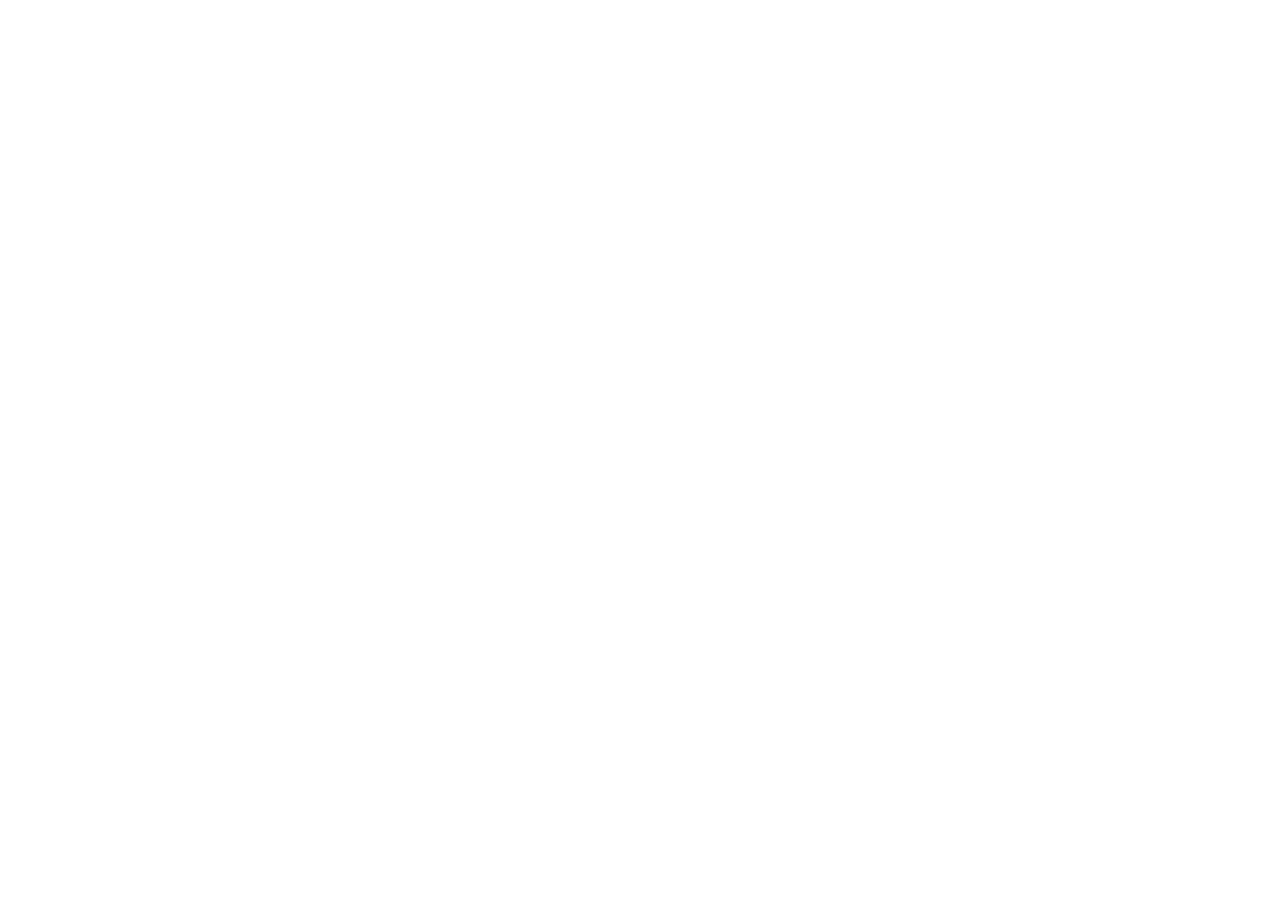
==== index.html @ f53dddda "Initial commit" ====
<!DOCTYPE html>
<html lang="en">
<head>
  <meta charset="UTF-8">
  <meta http-equiv="X-UA-Compatible" content="IE=edge">
  <meta name="viewport" content="width=device-width, initial-scale=1.0">
  <title>Lesson</title>
  <link rel="stylesheet" href="css/flexboxgrid.min.css">
  <link rel="stylesheet" href="css/main.min.css">
</head>
<body>

  <script src="js/main.js"></script>
</body>
</html>
---- css/flexboxgrid.min.css ----
.container-fluid{margin-right:auto;margin-left:auto;padding-right:2rem;padding-left:2rem}.row{box-sizing:border-box;display:-ms-flexbox;display:-webkit-box;display:flex;-ms-flex:0 1 auto;-webkit-box-flex:0;flex:0 1 auto;-ms-flex-direction:row;-webkit-box-orient:horizontal;-webkit-box-direction:normal;flex-direction:row;-ms-flex-wrap:wrap;flex-wrap:wrap;margin-right:-1rem;margin-left:-1rem}.row.reverse{-ms-flex-direction:row-reverse;-webkit-box-orient:horizontal;-webkit-box-direction:reverse;flex-direction:row-reverse}.col.reverse{-ms-flex-direction:column-reverse;-webkit-box-orient:vertical;-webkit-box-direction:reverse;flex-direction:column-reverse}.col-xs,.col-xs-1,.col-xs-10,.col-xs-11,.col-xs-12,.col-xs-2,.col-xs-3,.col-xs-4,.col-xs-5,.col-xs-6,.col-xs-7,.col-xs-8,.col-xs-9{box-sizing:border-box;-ms-flex:0 0 auto;-webkit-box-flex:0;flex:0 0 auto;padding-right:1rem;padding-left:1rem}.col-xs{-webkit-flex-grow:1;-ms-flex-positive:1;-webkit-box-flex:1;flex-grow:1;-ms-flex-preferred-size:0;flex-basis:0;max-width:100%}.col-xs-1{-ms-flex-preferred-size:8.333%;flex-basis:8.333%;max-width:8.333%}.col-xs-2{-ms-flex-preferred-size:16.667%;flex-basis:16.667%;max-width:16.667%}.col-xs-3{-ms-flex-preferred-size:25%;flex-basis:25%;max-width:25%}.col-xs-4{-ms-flex-preferred-size:33.333%;flex-basis:33.333%;max-width:33.333%}.col-xs-5{-ms-flex-preferred-size:41.667%;flex-basis:41.667%;max-width:41.667%}.col-xs-6{-ms-flex-preferred-size:50%;flex-basis:50%;max-width:50%}.col-xs-7{-ms-flex-preferred-size:58.333%;flex-basis:58.333%;max-width:58.333%}.col-xs-8{-ms-flex-preferred-size:66.667%;flex-basis:66.667%;max-width:66.667%}.col-xs-9{-ms-flex-preferred-size:75%;flex-basis:75%;max-width:75%}.col-xs-10{-ms-flex-preferred-size:83.333%;flex-basis:83.333%;max-width:83.333%}.col-xs-11{-ms-flex-preferred-size:91.667%;flex-basis:91.667%;max-width:91.667%}.col-xs-12{-ms-flex-preferred-size:100%;flex-basis:100%;max-width:100%}.col-xs-offset-1{margin-left:8.333%}.col-xs-offset-2{margin-left:16.667%}.col-xs-offset-3{margin-left:25%}.col-xs-offset-4{margin-left:33.333%}.col-xs-offset-5{margin-left:41.667%}.col-xs-offset-6{margin-left:50%}.col-xs-offset-7{margin-left:58.333%}.col-xs-offset-8{margin-left:66.667%}.col-xs-offset-9{margin-left:75%}.col-xs-offset-10{margin-left:83.333%}.col-xs-offset-11{margin-left:91.667%}.start-xs{-ms-flex-pack:start;-webkit-box-pack:start;justify-content:flex-start;text-align:start}.center-xs{-ms-flex-pack:center;-webkit-box-pack:center;justify-content:center;text-align:center}.end-xs{-ms-flex-pack:end;-webkit-box-pack:end;justify-content:flex-end;text-align:end}.top-xs{-ms-flex-align:start;-webkit-box-align:start;align-items:flex-start}.middle-xs{-ms-flex-align:center;-webkit-box-align:center;align-items:center}.bottom-xs{-ms-flex-align:end;-webkit-box-align:end;align-items:flex-end}.around-xs{-ms-flex-pack:distribute;justify-content:space-around}.between-xs{-ms-flex-pack:justify;-webkit-box-pack:justify;justify-content:space-between}.first-xs{-ms-flex-order:-1;-webkit-box-ordinal-group:0;order:-1}.last-xs{-ms-flex-order:1;-webkit-box-ordinal-group:2;order:1}@media only screen and (min-width:48em){.container{width:46rem}.col-sm,.col-sm-1,.col-sm-10,.col-sm-11,.col-sm-12,.col-sm-2,.col-sm-3,.col-sm-4,.col-sm-5,.col-sm-6,.col-sm-7,.col-sm-8,.col-sm-9{box-sizing:border-box;-ms-flex:0 0 auto;-webkit-box-flex:0;flex:0 0 auto;padding-right:1rem;padding-left:1rem}.col-sm{-webkit-flex-grow:1;-ms-flex-positive:1;-webkit-box-flex:1;flex-grow:1;-ms-flex-preferred-size:0;flex-basis:0;max-width:100%}.col-sm-1{-ms-flex-preferred-size:8.333%;flex-basis:8.333%;max-width:8.333%}.col-sm-2{-ms-flex-preferred-size:16.667%;flex-basis:16.667%;max-width:16.667%}.col-sm-3{-ms-flex-preferred-size:25%;flex-basis:25%;max-width:25%}.col-sm-4{-ms-flex-preferred-size:33.333%;flex-basis:33.333%;max-width:33.333%}.col-sm-5{-ms-flex-preferred-size:41.667%;flex-basis:41.667%;max-width:41.667%}.col-sm-6{-ms-flex-preferred-size:50%;flex-basis:50%;max-width:50%}.col-sm-7{-ms-flex-preferred-size:58.333%;flex-basis:58.333%;max-width:58.333%}.col-sm-8{-ms-flex-preferred-size:66.667%;flex-basis:66.667%;max-width:66.667%}.col-sm-9{-ms-flex-preferred-size:75%;flex-basis:75%;max-width:75%}.col-sm-10{-ms-flex-preferred-size:83.333%;flex-basis:83.333%;max-width:83.333%}.col-sm-11{-ms-flex-preferred-size:91.667%;flex-basis:91.667%;max-width:91.667%}.col-sm-12{-ms-flex-preferred-size:100%;flex-basis:100%;max-width:100%}.col-sm-offset-1{margin-left:8.333%}.col-sm-offset-2{margin-left:16.667%}.col-sm-offset-3{margin-left:25%}.col-sm-offset-4{margin-left:33.333%}.col-sm-offset-5{margin-left:41.667%}.col-sm-offset-6{margin-left:50%}.col-sm-offset-7{margin-left:58.333%}.col-sm-offset-8{margin-left:66.667%}.col-sm-offset-9{margin-left:75%}.col-sm-offset-10{margin-left:83.333%}.col-sm-offset-11{margin-left:91.667%}.start-sm{-ms-flex-pack:start;-webkit-box-pack:start;justify-content:flex-start;text-align:start}.center-sm{-ms-flex-pack:center;-webkit-box-pack:center;justify-content:center;text-align:center}.end-sm{-ms-flex-pack:end;-webkit-box-pack:end;justify-content:flex-end;text-align:end}.top-sm{-ms-flex-align:start;-webkit-box-align:start;align-items:flex-start}.middle-sm{-ms-flex-align:center;-webkit-box-align:center;align-items:center}.bottom-sm{-ms-flex-align:end;-webkit-box-align:end;align-items:flex-end}.around-sm{-ms-flex-pack:distribute;justify-content:space-around}.between-sm{-ms-flex-pack:justify;-webkit-box-pack:justify;justify-content:space-between}.first-sm{-ms-flex-order:-1;-webkit-box-ordinal-group:0;order:-1}.last-sm{-ms-flex-order:1;-webkit-box-ordinal-group:2;order:1}}@media only screen and (min-width:62em){.container{width:61rem}.col-md,.col-md-1,.col-md-10,.col-md-11,.col-md-12,.col-md-2,.col-md-3,.col-md-4,.col-md-5,.col-md-6,.col-md-7,.col-md-8,.col-md-9{box-sizing:border-box;-ms-flex:0 0 auto;-webkit-box-flex:0;flex:0 0 auto;padding-right:1rem;padding-left:1rem}.col-md{-webkit-flex-grow:1;-ms-flex-positive:1;-webkit-box-flex:1;flex-grow:1;-ms-flex-preferred-size:0;flex-basis:0;max-width:100%}.col-md-1{-ms-flex-preferred-size:8.333%;flex-basis:8.333%;max-width:8.333%}.col-md-2{-ms-flex-preferred-size:16.667%;flex-basis:16.667%;max-width:16.667%}.col-md-3{-ms-flex-preferred-size:25%;flex-basis:25%;max-width:25%}.col-md-4{-ms-flex-preferred-size:33.333%;flex-basis:33.333%;max-width:33.333%}.col-md-5{-ms-flex-preferred-size:41.667%;flex-basis:41.667%;max-width:41.667%}.col-md-6{-ms-flex-preferred-size:50%;flex-basis:50%;max-width:50%}.col-md-7{-ms-flex-preferred-size:58.333%;flex-basis:58.333%;max-width:58.333%}.col-md-8{-ms-flex-preferred-size:66.667%;flex-basis:66.667%;max-width:66.667%}.col-md-9{-ms-flex-preferred-size:75%;flex-basis:75%;max-width:75%}.col-md-10{-ms-flex-preferred-size:83.333%;flex-basis:83.333%;max-width:83.333%}.col-md-11{-ms-flex-preferred-size:91.667%;flex-basis:91.667%;max-width:91.667%}.col-md-12{-ms-flex-preferred-size:100%;flex-basis:100%;max-width:100%}.col-md-offset-1{margin-left:8.333%}.col-md-offset-2{margin-left:16.667%}.col-md-offset-3{margin-left:25%}.col-md-offset-4{margin-left:33.333%}.col-md-offset-5{margin-left:41.667%}.col-md-offset-6{margin-left:50%}.col-md-offset-7{margin-left:58.333%}.col-md-offset-8{margin-left:66.667%}.col-md-offset-9{margin-left:75%}.col-md-offset-10{margin-left:83.333%}.col-md-offset-11{margin-left:91.667%}.start-md{-ms-flex-pack:start;-webkit-box-pack:start;justify-content:flex-start;text-align:start}.center-md{-ms-flex-pack:center;-webkit-box-pack:center;justify-content:center;text-align:center}.end-md{-ms-flex-pack:end;-webkit-box-pack:end;justify-content:flex-end;text-align:end}.top-md{-ms-flex-align:start;-webkit-box-align:start;align-items:flex-start}.middle-md{-ms-flex-align:center;-webkit-box-align:center;align-items:center}.bottom-md{-ms-flex-align:end;-webkit-box-align:end;align-items:flex-end}.around-md{-ms-flex-pack:distribute;justify-content:space-around}.between-md{-ms-flex-pack:justify;-webkit-box-pack:justify;justify-content:space-between}.first-md{-ms-flex-order:-1;-webkit-box-ordinal-group:0;order:-1}.last-md{-ms-flex-order:1;-webkit-box-ordinal-group:2;order:1}}@media only screen and (min-width:75em){.container{width:71rem}.col-lg,.col-lg-1,.col-lg-10,.col-lg-11,.col-lg-12,.col-lg-2,.col-lg-3,.col-lg-4,.col-lg-5,.col-lg-6,.col-lg-7,.col-lg-8,.col-lg-9{box-sizing:border-box;-ms-flex:0 0 auto;-webkit-box-flex:0;flex:0 0 auto;padding-right:1rem;padding-left:1rem}.col-lg{-webkit-flex-grow:1;-ms-flex-positive:1;-webkit-box-flex:1;flex-grow:1;-ms-flex-preferred-size:0;flex-basis:0;max-width:100%}.col-lg-1{-ms-flex-preferred-size:8.333%;flex-basis:8.333%;max-width:8.333%}.col-lg-2{-ms-flex-preferred-size:16.667%;flex-basis:16.667%;max-width:16.667%}.col-lg-3{-ms-flex-preferred-size:25%;flex-basis:25%;max-width:25%}.col-lg-4{-ms-flex-preferred-size:33.333%;flex-basis:33.333%;max-width:33.333%}.col-lg-5{-ms-flex-preferred-size:41.667%;flex-basis:41.667%;max-width:41.667%}.col-lg-6{-ms-flex-preferred-size:50%;flex-basis:50%;max-width:50%}.col-lg-7{-ms-flex-preferred-size:58.333%;flex-basis:58.333%;max-width:58.333%}.col-lg-8{-ms-flex-preferred-size:66.667%;flex-basis:66.667%;max-width:66.667%}.col-lg-9{-ms-flex-preferred-size:75%;flex-basis:75%;max-width:75%}.col-lg-10{-ms-flex-preferred-size:83.333%;flex-basis:83.333%;max-width:83.333%}.col-lg-11{-ms-flex-preferred-size:91.667%;flex-basis:91.667%;max-width:91.667%}.col-lg-12{-ms-flex-preferred-size:100%;flex-basis:100%;max-width:100%}.col-lg-offset-1{margin-left:8.333%}.col-lg-offset-2{margin-left:16.667%}.col-lg-offset-3{margin-left:25%}.col-lg-offset-4{margin-left:33.333%}.col-lg-offset-5{margin-left:41.667%}.col-lg-offset-6{margin-left:50%}.col-lg-offset-7{margin-left:58.333%}.col-lg-offset-8{margin-left:66.667%}.col-lg-offset-9{margin-left:75%}.col-lg-offset-10{margin-left:83.333%}.col-lg-offset-11{margin-left:91.667%}.start-lg{-ms-flex-pack:start;-webkit-box-pack:start;justify-content:flex-start;text-align:start}.center-lg{-ms-flex-pack:center;-webkit-box-pack:center;justify-content:center;text-align:center}.end-lg{-ms-flex-pack:end;-webkit-box-pack:end;justify-content:flex-end;text-align:end}.top-lg{-ms-flex-align:start;-webkit-box-align:start;align-items:flex-start}.middle-lg{-ms-flex-align:center;-webkit-box-align:center;align-items:center}.bottom-lg{-ms-flex-align:end;-webkit-box-align:end;align-items:flex-end}.around-lg{-ms-flex-pack:distribute;justify-content:space-around}.between-lg{-ms-flex-pack:justify;-webkit-box-pack:justify;justify-content:space-between}.first-lg{-ms-flex-order:-1;-webkit-box-ordinal-group:0;order:-1}.last-lg{-ms-flex-order:1;-webkit-box-ordinal-group:2;order:1}}
---- css/main.min.css ----
/*! normalize.css v8.0.1 | MIT License | github.com/necolas/normalize.css */html{line-height:1.15;-webkit-text-size-adjust:100%}body{margin:0}main{display:block}h1{font-size:2em;margin:0.67em 0}hr{-webkit-box-sizing:content-box;box-sizing:content-box;height:0;overflow:visible}pre{font-family:monospace, monospace;font-size:1em}a{background-color:transparent}abbr[title]{border-bottom:none;text-decoration:underline;-webkit-text-decoration:underline dotted;text-decoration:underline dotted}b,strong{font-weight:bolder}code,kbd,samp{font-family:monospace, monospace;font-size:1em}small{font-size:80%}sub,sup{font-size:75%;line-height:0;position:relative;vertical-align:baseline}sub{bottom:-0.25em}sup{top:-0.5em}img{border-style:none}button,input,optgroup,select,textarea{font-family:inherit;font-size:100%;line-height:1.15;margin:0}button,input{overflow:visible}button,select{text-transform:none}button,[type="button"],[type="reset"],[type="submit"]{-webkit-appearance:button}button::-moz-focus-inner,[type="button"]::-moz-focus-inner,[type="reset"]::-moz-focus-inner,[type="submit"]::-moz-focus-inner{border-style:none;padding:0}button:-moz-focusring,[type="button"]:-moz-focusring,[type="reset"]:-moz-focusring,[type="submit"]:-moz-focusring{outline:1px dotted ButtonText}fieldset{padding:0.35em 0.75em 0.625em}legend{-webkit-box-sizing:border-box;box-sizing:border-box;color:inherit;display:table;max-width:100%;padding:0;white-space:normal}progress{vertical-align:baseline}textarea{overflow:auto}[type="checkbox"],[type="radio"]{-webkit-box-sizing:border-box;box-sizing:border-box;padding:0}[type="number"]::-webkit-inner-spin-button,[type="number"]::-webkit-outer-spin-button{height:auto}[type="search"]{-webkit-appearance:textfield;outline-offset:-2px}[type="search"]::-webkit-search-decoration{-webkit-appearance:none}::-webkit-file-upload-button{-webkit-appearance:button;font:inherit}details{display:block}summary{display:list-item}template{display:none}[hidden]{display:none}html{-webkit-box-sizing:border-box;box-sizing:border-box;height:100%;scroll-behavior:smooth}*,*::before,*::after{-webkit-box-sizing:inherit;box-sizing:inherit}body{display:-webkit-box;display:-ms-flexbox;display:flex;-webkit-box-orient:vertical;-webkit-box-direction:normal;-ms-flex-direction:column;flex-direction:column;height:100%;padding:0;margin:0;overflow-x:hidden;font-family:"Arial", sans-serif;background-color:#fff}img{max-width:100%;height:auto}.visually-hidden{position:absolute;width:1px;height:1px;margin:-1px;border:0;padding:0;clip:rect(0 0 0 0);overflow:hidden}.container{width:100%;max-width:1200px;padding-left:30px;padding-right:30px;margin-left:auto;margin-right:auto}
/*# sourceMappingURL=main.min.css.map */
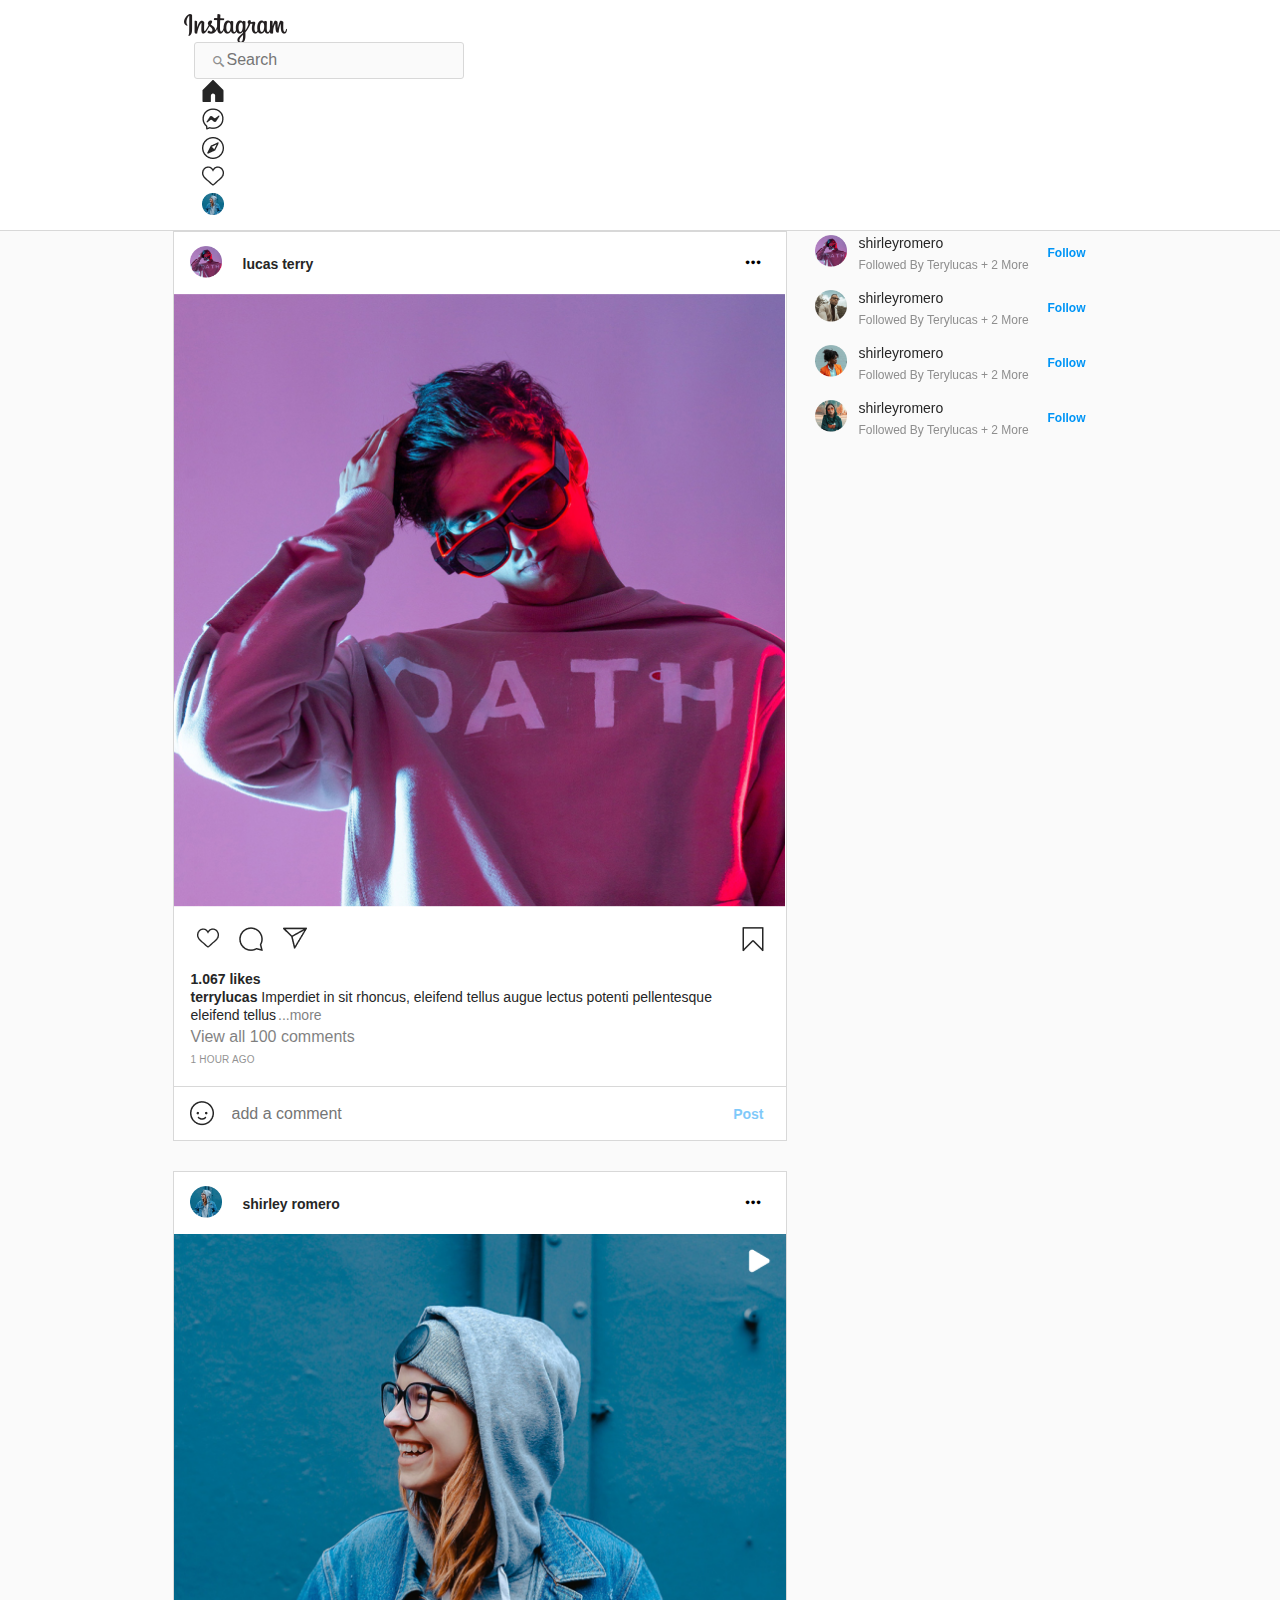
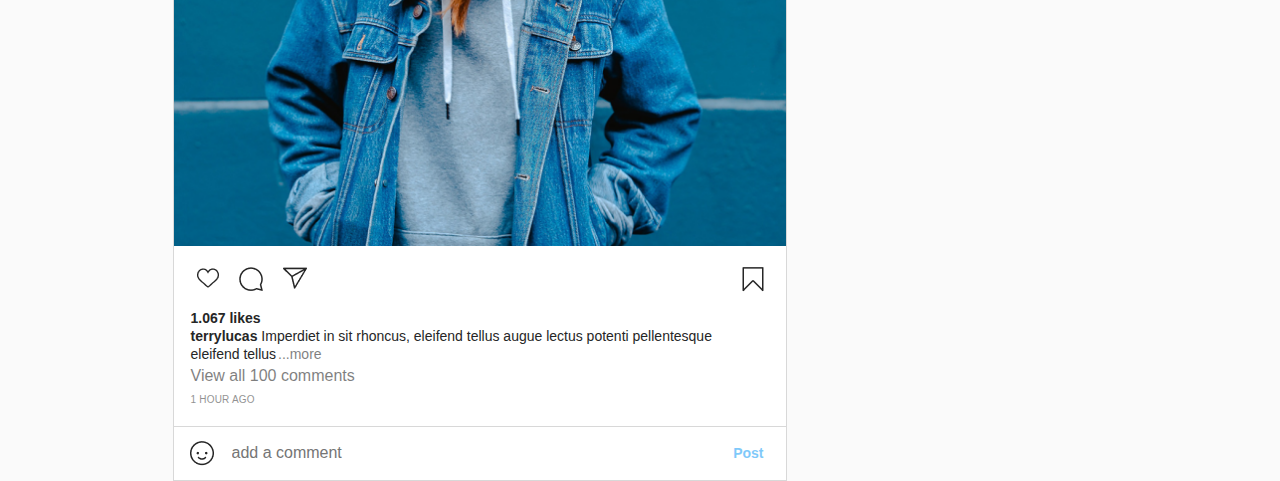
==== commit 2e848d54: "initial commit" ====
--- a/index.html
+++ b/index.html
@@ -4,12 +4,257 @@
   <meta charset="UTF-8">
   <meta http-equiv="X-UA-Compatible" content="IE=edge">
   <meta name="viewport" content="width=device-width, initial-scale=1.0">
-  <title>Lesson</title>
-  <link rel="stylesheet" href="css/flexboxgrid.min.css">
+
+  <!-- icons -->
+  <link href='https://unpkg.com/boxicons@2.1.1/css/boxicons.min.css' rel='stylesheet'>
+
+  <!-- links -->
+  <link rel="stylesheet" href="https://cdnjs.cloudflare.com/ajax/libs/twitter-bootstrap/4.6.1/css/bootstrap-grid.min.css">
   <link rel="stylesheet" href="css/main.min.css">
+
+  <title>Instagram</title>
 </head>
 <body>
 
+  <header class="header">
+    <div class="header__wrapper wrapper">
+      <div class="header__inner row align-items-center justify-content-center">
+        <a href="#" class="header__logo-wrap col">
+          <img src="img/Logo.png" alt="logo" class="header__logo">
+        </a>
+        <div class="header__search-wrap col">
+          <i class='bx bx-search-alt-2'></i>
+          <input type="search" class="header__search" aria-label="search" placeholder="Search">
+        </div>
+        <nav class="header__nav nav col">
+          <ul class="nav__list row justify-content-end">
+            <li class="nav__item nav__item--active"><button><img src="img/home.png" alt="icon"></button></li>
+            <li class="nav__item"><button><img src="img/direct.png" alt="icon"></button></li>
+            <li class="nav__item"><button><img src="img/explore.png" alt="icon"></button></li>
+            <li class="nav__item"><button><img src="img/like.png" alt="icon"></button></li>
+            <li class="nav__item"><button><img src="img/profile.png" alt="icon"></button></li>
+          </ul>
+        </nav>
+      </div>
+    </div>
+  </header>
+  
+  
+  <main>
+    <div class="wrapper">
+      <aside class="side">
+        <div class="side__profile profile">
+          <a href="#" class="profile__image-wrap">
+            <img class="profile__pic" src="img/Profile-Pic-0.png" alt="profile picture">
+          </a>
+          <div class="profile__desc">
+            <a href="#" class="profile__username">shirleyromero</a>
+            <p class="profile__name">Shirley Romero</p>
+          </div>
+          <button class="profile__btn">Switch</button>
+        </div>
+        <div class="side__recommendation recommended">
+          <div class="recommended__desc">
+            <p class="recommended__text">Suggestions For You</p>
+            <button class="recommended__btn">See All</button>
+          </div>
+          <ul class="recommended__list">
+            <li class="recommended__item profile">
+                <a href="#" class="profile__image-wrap">
+                  <img class="profile__pic recommended__profile-pic" src="img/Profile-Pic-1.png" alt="profile picture">
+                </a>
+                <div class="profile__desc">
+                  <a href="#" class="profile__username">shirleyromero</a>
+                  <p class="profile__name">Followed by terylucas + 2 more</p>
+                </div>
+                <button class="profile__btn">Follow</button>
+            </li>
+            <li class="recommended__item profile">
+              <a href="#" class="profile__image-wrap">
+                <img class="profile__pic recommended__profile-pic" src="img/Profile-Pic-2.png" alt="profile picture">
+              </a>
+              <div class="profile__desc">
+                <a href="#" class="profile__username">shirleyromero</a>
+                <p class="profile__name">Followed by terylucas + 2 more</p>
+              </div>
+              <button class="profile__btn">Follow</button>
+            </li>
+            <li class="recommended__item profile">
+              <a href="#" class="profile__image-wrap">
+                <img class="profile__pic recommended__profile-pic" src="img/Profile-Pic-3.png" alt="profile picture">
+              </a>
+              <div class="profile__desc">
+                <a href="#" class="profile__username">shirleyromero</a>
+                <p class="profile__name">Followed by terylucas + 2 more</p>
+              </div>
+              <button class="profile__btn">Follow</button>
+            </li>
+            <li class="recommended__item profile">
+              <a href="#" class="profile__image-wrap">
+                <img class="profile__pic recommended__profile-pic" src="img/Profile-Pic-4.png" alt="profile picture">
+              </a>
+              <div class="profile__desc">
+                <a href="#" class="profile__username">shirleyromero</a>
+                <p class="profile__name">Followed by terylucas + 2 more</p>
+              </div>
+              <button class="profile__btn">Follow</button>
+            </li>
+          </ul>
+        </div>
+      </aside>
+
+      <div class="main__body">
+        <section class="users">
+          <div class="users__wrap">
+            <ul class="users__list">
+              <li class="users__item">
+                <a class="users__link" href="#">
+                  <div class="users__image-wrap">
+                    <img src="img/Profile-Pic-0.png" alt="user" class="user__img">
+                  </div>
+                  <p class="users__name">Your Story</p>
+                </a>
+              </li>
+              <li class="users__item">
+                <a class="users__link" href="#">
+                  <div class="users__image-wrap">
+                    <img src="img/Profile-Pic-1.png" alt="user" class="user__img">
+                  </div>
+                  <p class="users__name">terrylucas</p>
+                </a>
+              </li>
+              <li class="users__item">
+                <a class="users__link" href="#">
+                  <div class="users__image-wrap">
+                    <img src="img/Profile-Pic-2.png" alt="user" class="user__img">
+                  </div>
+                  <p class="users__name">LauraMatt</p>
+                </a>
+              </li>
+              <li class="users__item">
+                <a class="users__link" href="#">
+                  <div class="users__image-wrap">
+                    <img src="img/Profile-Pic-3.png" alt="user" class="user__img">
+                  </div>
+                  <p class="users__name">harryprescott</p>
+                </a>
+              </li>
+              <li class="users__item">
+                <a class="users__link" href="#">
+                  <div class="users__image-wrap">
+                    <img src="img/Profile-Pic-4.png" alt="user" class="user__img">
+                  </div>
+                  <p class="users__name">ednamanz</p>
+                </a>
+              </li>
+              <li class="users__item">
+                <a class="users__link" href="#">
+                  <div class="users__image-wrap">
+                    <img src="img/Profile-Pic-5.png" alt="user" class="user__img">
+                  </div>
+                  <p class="users__name">christinaste</p>
+                </a>
+              </li>
+              <li class="users__item">
+                <a class="users__link" href="#">
+                  <div class="users__image-wrap">
+                    <img src="img/Profile-Pic-6.png" alt="user" class="user__img">
+                  </div>
+                  <p class="users__name">johnschmit</p>
+                </a>
+              </li>
+              <li class="users__item">
+                <a class="users__link" href="#">
+                  <div class="users__image-wrap">
+                    <img src="img/user.png" alt="user" class="user__img">
+                  </div>
+                  <p class="users__name">Your Story</p>
+                </a>
+              </li>
+            </ul>
+          </div>
+        </section>
+  
+        <section class="posts">
+          <div class="posts__wrap">
+            <div class="posts__post post">
+              <div class="post__top top">
+                <a class="top__link" href="#">
+                  <div class="top__image-wrap">
+                    <img src="img/Profile-Pic-1.png" alt="user" class="top__img">
+                  </div>
+                  <p class="top__name">Lucas Terry</p>
+                </a>
+                <button class="top__btn"><i class='bx bx-dots-horizontal-rounded'></i></button>
+              </div>
+              <img class="post__image" src="img/post-image.jpg" alt="image">
+              <div class="post__bottom bottom">
+                <ul class="bottom__icons">
+                  <li class="bottom__icon"><button><img src="img/like.png" alt="icon"></button></li>
+                  <li class="bottom__icon"><button><img src="img/comment.png" alt="icon"></button></li>
+                  <li class="bottom__icon"><button><img src="img/share.png" alt="icon"></button></li>
+                  <li class="bottom__icon"><button><img src="img/mark.png" alt="icon"></button></li>
+                </ul>
+                <p class="bottom__likes"><span class="bottom__like-count">1.067</span> likes</p>
+                <p class="bottom__desc">
+                  <span class="bottom__user-name">terrylucas</span> 
+                  Imperdiet in sit rhoncus, eleifend tellus augue lectus potenti pellentesque eleifend tellus
+                  <button class="bottom__btn btn-more">...more</button>
+                </p>
+                <button class="bottom__comments">View all 100 comments</button>
+                <p class="bottom__post-time">1 hour ago</p>
+              </div>
+              <div class="post__comment comment">
+                <img src="img/Emoji.png" alt="icon" class="comment__img">
+                <input class="comment__input" type="text" placeholder="add a comment">
+                <button class="comment__post btn-post">post</button>
+              </div>
+            </div>
+            <div class="posts__post post">
+              <div class="post__top top">
+                <a class="top__link" href="#">
+                  <div class="top__image-wrap">
+                    <img src="img/Profile-Pic-0.png" alt="user" class="top__img">
+                  </div>
+                  <p class="top__name">Shirley Romero</p>
+                </a>
+                <button class="top__btn"><i class='bx bx-dots-horizontal-rounded'></i></button>
+              </div>
+              <img class="post__image" src="img/post-image1.png" alt="image">
+              <div class="post__bottom bottom">
+                <ul class="bottom__icons">
+                  <li class="bottom__icon"><button><img src="img/like.png" alt="icon"></button></li>
+                  <li class="bottom__icon"><button><img src="img/comment.png" alt="icon"></button></li>
+                  <li class="bottom__icon"><button><img src="img/share.png" alt="icon"></button></li>
+                  <li class="bottom__icon"><button><img src="img/mark.png" alt="icon"></button></li>
+                </ul>
+                <p class="bottom__likes"><span class="bottom__like-count">1.067</span> likes</p>
+                <p class="bottom__desc">
+                  <span class="bottom__user-name">terrylucas</span> 
+                  Imperdiet in sit rhoncus, eleifend tellus augue lectus potenti pellentesque eleifend tellus
+                  <button class="bottom__btn btn-more">...more</button>
+                </p>
+                <button class="bottom__comments">View all 100 comments</button>
+                <p class="bottom__post-time">1 hour ago</p>
+              </div>
+              <div class="post__comment comment">
+                <img src="img/Emoji.png" alt="icon" class="comment__img">
+                <input class="comment__input" type="text" placeholder="add a comment">
+                <button class="comment__post btn-post">post</button>
+              </div>
+            </div>
+          </div>
+        </section>
+      </div>
+    </div>
+  </main>
+
+  <br><br><br><br><br>
+  <br><br><br><br><br>
+  <br><br><br><br><br>
+  <br><br><br><br><br>
+  <br><br><br><br><br>
+  <br><br><br><br><br>
   <script src="js/main.js"></script>
 </body>
 </html>
--- a/css/main.min.css
+++ b/css/main.min.css
@@ -1,2 +1,2 @@
-/*! normalize.css v8.0.1 | MIT License | github.com/necolas/normalize.css */html{line-height:1.15;-webkit-text-size-adjust:100%}body{margin:0}main{display:block}h1{font-size:2em;margin:0.67em 0}hr{-webkit-box-sizing:content-box;box-sizing:content-box;height:0;overflow:visible}pre{font-family:monospace, monospace;font-size:1em}a{background-color:transparent}abbr[title]{border-bottom:none;text-decoration:underline;-webkit-text-decoration:underline dotted;text-decoration:underline dotted}b,strong{font-weight:bolder}code,kbd,samp{font-family:monospace, monospace;font-size:1em}small{font-size:80%}sub,sup{font-size:75%;line-height:0;position:relative;vertical-align:baseline}sub{bottom:-0.25em}sup{top:-0.5em}img{border-style:none}button,input,optgroup,select,textarea{font-family:inherit;font-size:100%;line-height:1.15;margin:0}button,input{overflow:visible}button,select{text-transform:none}button,[type="button"],[type="reset"],[type="submit"]{-webkit-appearance:button}button::-moz-focus-inner,[type="button"]::-moz-focus-inner,[type="reset"]::-moz-focus-inner,[type="submit"]::-moz-focus-inner{border-style:none;padding:0}button:-moz-focusring,[type="button"]:-moz-focusring,[type="reset"]:-moz-focusring,[type="submit"]:-moz-focusring{outline:1px dotted ButtonText}fieldset{padding:0.35em 0.75em 0.625em}legend{-webkit-box-sizing:border-box;box-sizing:border-box;color:inherit;display:table;max-width:100%;padding:0;white-space:normal}progress{vertical-align:baseline}textarea{overflow:auto}[type="checkbox"],[type="radio"]{-webkit-box-sizing:border-box;box-sizing:border-box;padding:0}[type="number"]::-webkit-inner-spin-button,[type="number"]::-webkit-outer-spin-button{height:auto}[type="search"]{-webkit-appearance:textfield;outline-offset:-2px}[type="search"]::-webkit-search-decoration{-webkit-appearance:none}::-webkit-file-upload-button{-webkit-appearance:button;font:inherit}details{display:block}summary{display:list-item}template{display:none}[hidden]{display:none}html{-webkit-box-sizing:border-box;box-sizing:border-box;height:100%;scroll-behavior:smooth}*,*::before,*::after{-webkit-box-sizing:inherit;box-sizing:inherit}body{display:-webkit-box;display:-ms-flexbox;display:flex;-webkit-box-orient:vertical;-webkit-box-direction:normal;-ms-flex-direction:column;flex-direction:column;height:100%;padding:0;margin:0;overflow-x:hidden;font-family:"Arial", sans-serif;background-color:#fff}img{max-width:100%;height:auto}.visually-hidden{position:absolute;width:1px;height:1px;margin:-1px;border:0;padding:0;clip:rect(0 0 0 0);overflow:hidden}.container{width:100%;max-width:1200px;padding-left:30px;padding-right:30px;margin-left:auto;margin-right:auto}
+/*! normalize.css v8.0.1 | MIT License | github.com/necolas/normalize.css */html{line-height:1.15;-webkit-text-size-adjust:100%}body{margin:0}main{display:block}h1{font-size:2em;margin:0.67em 0}hr{-webkit-box-sizing:content-box;box-sizing:content-box;height:0;overflow:visible}pre{font-family:monospace, monospace;font-size:1em}a{background-color:transparent}abbr[title]{border-bottom:none;text-decoration:underline;-webkit-text-decoration:underline dotted;text-decoration:underline dotted}b,strong{font-weight:bolder}code,kbd,samp{font-family:monospace, monospace;font-size:1em}small{font-size:80%}sub,sup{font-size:75%;line-height:0;position:relative;vertical-align:baseline}sub{bottom:-0.25em}sup{top:-0.5em}img{border-style:none}button,input,optgroup,select,textarea{font-family:inherit;font-size:100%;line-height:1.15;margin:0}button,input{overflow:visible}button,select{text-transform:none}button,[type="button"],[type="reset"],[type="submit"]{-webkit-appearance:button}button::-moz-focus-inner,[type="button"]::-moz-focus-inner,[type="reset"]::-moz-focus-inner,[type="submit"]::-moz-focus-inner{border-style:none;padding:0}button:-moz-focusring,[type="button"]:-moz-focusring,[type="reset"]:-moz-focusring,[type="submit"]:-moz-focusring{outline:1px dotted ButtonText}fieldset{padding:0.35em 0.75em 0.625em}legend{-webkit-box-sizing:border-box;box-sizing:border-box;color:inherit;display:table;max-width:100%;padding:0;white-space:normal}progress{vertical-align:baseline}textarea{overflow:auto}[type="checkbox"],[type="radio"]{-webkit-box-sizing:border-box;box-sizing:border-box;padding:0}[type="number"]::-webkit-inner-spin-button,[type="number"]::-webkit-outer-spin-button{height:auto}[type="search"]{-webkit-appearance:textfield;outline-offset:-2px}[type="search"]::-webkit-search-decoration{-webkit-appearance:none}::-webkit-file-upload-button{-webkit-appearance:button;font:inherit}details{display:block}summary{display:list-item}template{display:none}[hidden]{display:none}html{-webkit-box-sizing:border-box;box-sizing:border-box;scroll-behavior:smooth}*,*::before,*::after{-webkit-box-sizing:inherit;box-sizing:inherit}body{display:-webkit-box;display:-ms-flexbox;display:flex;-webkit-box-orient:vertical;-webkit-box-direction:normal;-ms-flex-direction:column;flex-direction:column;height:100%;padding:0;margin:0;overflow-x:hidden;font-family:-apple-system, BlinkMacSystemFont, 'Segoe UI', Roboto, Oxygen, Ubuntu, Cantarell, 'Open Sans', 'Helvetica Neue', sans-serif;background:#fafafa;color:#262626}img{max-width:100%;height:auto}a{margin:0;padding:0;color:inherit;text-decoration:none}button{cursor:pointer}.visually-hidden{position:absolute;width:1px;height:1px;margin:-1px;border:0;padding:0;clip:rect(0 0 0 0);overflow:hidden}.wrapper{width:100%;max-width:935px;margin-left:auto;margin-right:auto}.col{padding:0 !important}.header{width:100%;position:fixed;top:0px;background:#fff;border-bottom:1px solid #d8d8d8;z-index:100}.header__inner{padding:9px 11px}.header__logo{position:relative;top:5px}.header__search-wrap{position:relative;color:#8e8e8e}.header__search-wrap .bx{position:absolute;top:53%;left:28px;-webkit-transform:translateY(-50%);transform:translateY(-50%);font-size:14px}.header__search{margin-left:10px;padding:8px 32px;width:270px;background:#fafafa;border:1px solid #d8d8d8;border-radius:3px;outline:none}.nav{margin:0;padding:0}.nav__list{width:300px;padding:0;margin:0;list-style:none}.nav__item{margin-left:12px}.nav__item button{background:none;border:none}.users{max-width:614px;margin-top:30px;border:1px solid #d8d8d8;background:#fff}.users__list{padding:0;margin:0;list-style:none;padding:18px 14px;display:-webkit-box;display:-ms-flexbox;display:flex;overflow:hidden}.users__image-wrap{display:-webkit-box;display:-ms-flexbox;display:flex;-webkit-box-pack:center;-ms-flex-pack:center;justify-content:center;-webkit-box-align:center;-ms-flex-align:center;align-items:center;width:66px;height:67px;background:red;border-radius:50%}.users__item{margin:0 14px;position:relative}.users__item img{border:3px solid #fff;border-radius:50%}.users__name{margin:0;font-size:12px;line-height:16px;text-align:center;letter-spacing:0.12px;text-transform:lowercase}.post{max-width:614px;margin-top:30px;border:1px solid #d8d8d8;background:#fff}.top{padding:9px 16px 7px 16px;display:-webkit-box;display:-ms-flexbox;display:flex;-webkit-box-pack:justify;-ms-flex-pack:justify;justify-content:space-between}.top__link{display:-webkit-box;display:-ms-flexbox;display:flex;-webkit-box-align:center;-ms-flex-align:center;align-items:center}.top__img{width:32px;height:32px}.top__name{margin-left:21px;font-weight:600;font-size:14px;line-height:18px;text-transform:lowercase}.top__btn{font-size:22px;background:none;border:none;cursor:pointer}.bottom{padding:15px 24px 0px 17px}.bottom__icons{padding:0;margin:0;list-style:none;display:-webkit-box;display:-ms-flexbox;display:flex;position:relative}.bottom__icon{margin-right:8px}.bottom__icon:last-child{position:absolute;right:-16px}.bottom__icon button{margin:0;height:0;background:none;border:none;cursor:pointer}.bottom__likes{margin-bottom:0;font-weight:600;font-size:14px;line-height:18px;text-transform:lowercase}.bottom__user-name{font-weight:600;text-transform:lowercase}.bottom__desc{margin:0;font-size:14px;line-height:18px}.bottom__comments{padding-left:0;padding-top:4px;padding-bottom:5px;background:none;border:none;opacity:0.5}.bottom__post-time{margin:0;font-size:10px;line-height:18px;letter-spacing:0.2px;text-transform:uppercase;opacity:0.5}.bottom__btn{position:relative;left:-8px;background:none;border:none;opacity:0.5}.comment{margin-top:17px;padding:14px 16px;position:relative;display:-webkit-box;display:-ms-flexbox;display:flex;-webkit-box-align:center;-ms-flex-align:center;align-items:center;border-top:1px solid #d8d8d8}.comment__img{margin-right:16px}.comment__input{border:none;outline:none}.comment__post{position:absolute;right:16px;font-weight:600;font-size:14px;line-height:18px;text-transform:capitalize;color:#0095F6;background:none;border:none;opacity:0.5}main .wrapper{margin-top:50px;display:-webkit-box;display:-ms-flexbox;display:flex;-webkit-box-orient:horizontal;-webkit-box-direction:reverse;-ms-flex-direction:row-reverse;flex-direction:row-reverse;-webkit-box-pack:justify;-ms-flex-pack:justify;justify-content:space-between;position:relative}.main__body{margin-right:0;position:absolute;left:0}.side{position:fixed;top:46;padding-top:46px;width:293px}.profile{position:relative;display:-webkit-box;display:-ms-flexbox;display:flex;-webkit-box-align:center;-ms-flex-align:center;align-items:center}.profile__pic{margin-right:24px;width:56px;height:56px}.profile__username{margin:0;margin-bottom:8px;display:inline-block;font-weight:600;font-size:14px;line-height:18px;text-transform:lowercase}.profile__name{margin:0;font-size:14px;line-height:18px;text-transform:capitalize;color:#8e8e8e}.profile__btn{font-weight:600;font-size:12px;line-height:16px;text-transform:capitalize;background:none;border:none;outline:none;position:absolute;right:16px;color:#0095F6}.recommended__desc{margin-top:22px;margin-bottom:10px;display:-webkit-box;display:-ms-flexbox;display:flex;-webkit-box-pack:justify;-ms-flex-pack:justify;justify-content:space-between;-webkit-box-align:center;-ms-flex-align:center;align-items:center}.recommended__text{font-weight:600;font-size:14px;line-height:18px;text-transform:capitalize;color:#8e8e8e}.recommended__btn{margin-right:16px;font-weight:600;font-size:12px;line-height:16px;text-transform:capitalize;background:none;border:none;outline:none}.recommended__list{padding:0;margin:0;list-style:none}.recommended__list .profile__pic{margin-right:12px}.recommended__list .profile__username{font-weight:normal}.recommended__list .profile__username:hover{text-decoration:underline}.recommended__list .profile__name{font-size:12px;line-height:11px}.recommended__item{margin-bottom:18px}.recommended__profile-pic{width:32px;height:32px}
 /*# sourceMappingURL=main.min.css.map */